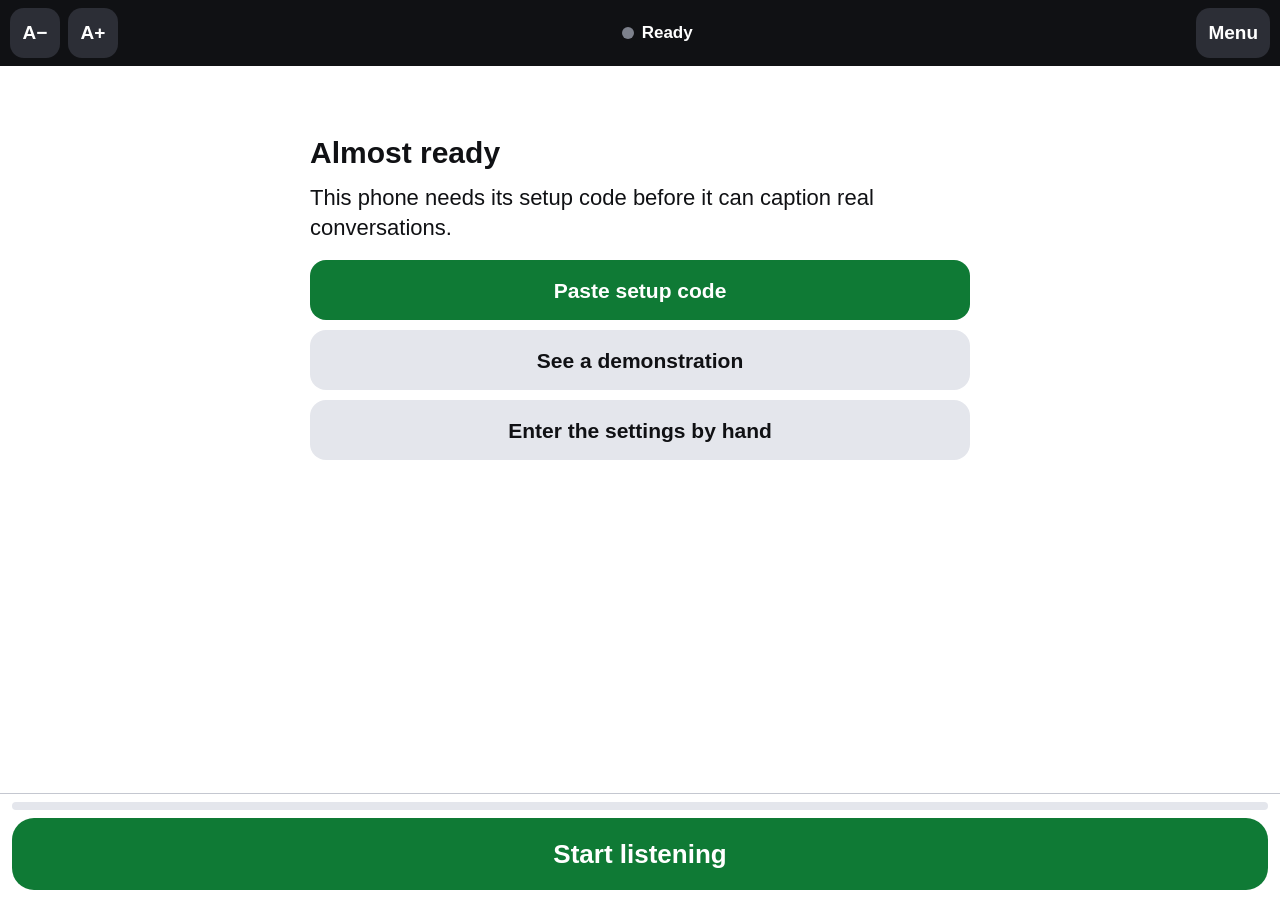
==== docs/index.html @ 411f40dd "Captions: live captions with speaker labels, as a Home Screen web app A static web app for following" ====
<!doctype html>
<html lang="en" data-theme="dark">
<head>
  <meta charset="utf-8">
  <meta name="viewport" content="width=device-width, initial-scale=1, viewport-fit=cover">
  <title>Captions</title>
  <meta name="description" content="Live captions in large print that show who is speaking.">
  <meta name="theme-color" content="#101114">
  <meta name="mobile-web-app-capable" content="yes">
  <meta name="apple-mobile-web-app-capable" content="yes">
  <meta name="apple-mobile-web-app-status-bar-style" content="black-translucent">
  <meta name="apple-mobile-web-app-title" content="Captions">
  <meta name="format-detection" content="telephone=no">
  <link rel="manifest" href="manifest.webmanifest">
  <link rel="apple-touch-icon" href="icons/icon-180.png">
  <link rel="icon" type="image/png" href="icons/icon-192.png">
  <link rel="stylesheet" href="css/app.css">
  <script>
    // Apply the saved look before anything is drawn, so there is no flash.
    (function () {
      try {
        var s = JSON.parse(localStorage.getItem('captions.settings') || '{}');
        var theme = s.theme || 'auto';
        if (theme === 'auto') theme = matchMedia('(prefers-color-scheme: light)').matches ? 'light' : 'dark';
        document.documentElement.setAttribute('data-theme', theme);
        if (s.fontSize) document.documentElement.style.setProperty('--fs', s.fontSize + 'px');
      } catch (e) {}
    })();
  </script>
</head>
<body>

<div class="app" id="app" data-state="idle">
  <header class="topbar">
    <button class="tool" id="smaller" type="button" aria-label="Smaller text">A&minus;</button>
    <button class="tool" id="bigger" type="button" aria-label="Bigger text">A+</button>
    <div class="status" role="status"><span class="dot"></span><span id="statusText">Ready</span></div>
    <button class="tool" id="openMenu" type="button">Menu</button>
  </header>

  <div class="stage">
    <main class="transcript" id="scroller">
      <div class="empty" id="empty"></div>
      <div id="turns"></div>
    </main>
    <div class="note" id="note" hidden>
      <span id="noteText"></span>
      <button type="button" id="noteAction"></button>
    </div>
    <button class="latest" id="latest" type="button" hidden>&darr; Latest</button>
  </div>

  <footer class="bottombar">
    <div class="meter" aria-hidden="true"><i id="meter"></i></div>
    <button class="mainbtn" id="main" type="button">Start listening</button>
  </footer>
</div>

<dialog id="menu" aria-labelledby="menuTitle">
  <div class="sheet-head">
    <h2 id="menuTitle">Menu</h2>
    <button class="btn small" type="button" data-close>Done</button>
  </div>
  <div class="sheet-body">
    <h3>Text size</h3>
    <div class="sizer">
      <button class="btn" id="menuSmaller" type="button" aria-label="Smaller text">A&minus;</button>
      <output id="sizeSample">Sample</output>
      <button class="btn" id="menuBigger" type="button" aria-label="Bigger text">A+</button>
    </div>
    <h3>Colours</h3>
    <div class="row" id="themes">
      <button class="btn" type="button" data-theme-choice="auto">Auto</button>
      <button class="btn" type="button" data-theme-choice="light">Light</button>
      <button class="btn" type="button" data-theme-choice="dark">Dark</button>
    </div>
    <h3>Conversation</h3>
    <div class="stack">
      <button class="btn" id="newConversation" type="button">Start a new conversation</button>
      <button class="btn" id="openHistory" type="button">Past conversations</button>
      <button class="btn" id="openPeople" type="button">People&rsquo;s names</button>
      <button class="btn" id="openSetup" type="button">Setup</button>
    </div>
  </div>
</dialog>

<dialog id="who" aria-labelledby="whoTitle">
  <div class="sheet-head">
    <h2 id="whoTitle">Who is this?</h2>
    <button class="btn small" type="button" data-close>Cancel</button>
  </div>
  <div class="sheet-body">
    <p class="quote" id="whoQuote"></p>
    <div class="names" id="whoNames"></div>
    <label class="field" for="whoInput">Someone else</label>
    <div class="row">
      <input type="text" id="whoInput" autocomplete="off" autocapitalize="words" spellcheck="false"
             enterkeyhint="done" placeholder="Type their name">
      <button class="btn small primary fit" id="whoSave" type="button">Save</button>
    </div>
    <button class="btn danger" id="whoClear" type="button" style="margin-top:16px" hidden>Remove this name</button>
  </div>
</dialog>

<dialog id="history" aria-labelledby="historyTitle">
  <div class="sheet-head">
    <h2 id="historyTitle">Past conversations</h2>
    <button class="btn small" type="button" data-close>Done</button>
  </div>
  <div class="sheet-body">
    <p id="historyEmpty" hidden>Nothing saved yet. Conversations are kept here, on this phone only, after you use Start listening.</p>
    <div class="stack" id="historyList"></div>
  </div>
</dialog>

<dialog id="saved" aria-labelledby="savedTitle">
  <div class="sheet-head">
    <h2 id="savedTitle"></h2>
    <button class="btn small" type="button" data-close>Back</button>
  </div>
  <div class="sheet-body">
    <div class="saved" id="savedBody"></div>
  </div>
  <div class="sheet-foot">
    <button class="btn" id="savedShare" type="button">Share</button>
    <button class="btn danger" id="savedDelete" type="button">Delete</button>
  </div>
</dialog>

<dialog id="people" aria-labelledby="peopleTitle">
  <div class="sheet-head">
    <h2 id="peopleTitle">People&rsquo;s names</h2>
    <button class="btn small" type="button" data-close>Done</button>
  </div>
  <div class="sheet-body">
    <p>These names appear as one-tap buttons when you say who a speaker is.</p>
    <ul class="list" id="peopleList"></ul>
    <label class="field" for="personInput">Add a name</label>
    <div class="row">
      <input type="text" id="personInput" autocomplete="off" autocapitalize="words" spellcheck="false"
             enterkeyhint="done" placeholder="For example, Margaret">
      <button class="btn small primary fit" id="personAdd" type="button">Add</button>
    </div>
  </div>
</dialog>

<dialog id="setup" aria-labelledby="setupTitle">
  <div class="sheet-head">
    <h2 id="setupTitle">Setup</h2>
    <button class="btn small" type="button" data-close>Done</button>
  </div>
  <div class="sheet-body">
    <p id="setupIntro"></p>

    <label class="field" for="keyInput">Service key</label>
    <input type="password" id="keyInput" autocomplete="off" autocapitalize="off" autocorrect="off" spellcheck="false">
    <p class="hint" id="keyHint"></p>
    <div class="row" style="margin-top:10px">
      <button class="btn small" id="keyShow" type="button">Show key</button>
      <button class="btn small" id="keyTest" type="button">Test key</button>
    </div>
    <p class="hint" id="keyResult" role="status"></p>

    <label class="field" for="termsInput">Names and unusual words</label>
    <textarea id="termsInput" autocomplete="off" autocapitalize="words" spellcheck="false"
              placeholder="One per line"></textarea>
    <p class="hint" id="termsHint"></p>

    <label class="field" for="langInput">Language</label>
    <select id="langInput"></select>

    <label class="field" for="tuningInput">Microphone style</label>
    <select id="tuningInput">
      <option value="room">Room: hear the whole table</option>
      <option value="close">Close-up: one person near the phone</option>
    </select>
    <p class="hint">Phones differ. Try both in a real room and keep whichever captions better.</p>

    <label class="field" for="micInput">Microphone</label>
    <select id="micInput"><option value="">Automatic</option></select>
    <p class="hint">If hearing aids or earbuds are connected, the phone may listen through them. Choose the phone&rsquo;s own microphone here if captions get worse when they are connected.</p>

    <label class="field" for="pauseInput">Pause by itself when nobody speaks for</label>
    <select id="pauseInput">
      <option value="10">10 minutes</option>
      <option value="20">20 minutes</option>
      <option value="30">30 minutes</option>
      <option value="60">1 hour</option>
      <option value="0">Never</option>
    </select>

    <label class="check"><input type="checkbox" id="historyInput"> Save conversations on this phone</label>

    <h3>Other phones</h3>
    <div class="stack">
      <button class="btn" id="shareSetup" type="button">Send these settings to another phone</button>
      <button class="btn" id="pasteSetup" type="button">Paste a setup code</button>
      <button class="btn" id="showDemo" type="button">See a demonstration</button>
    </div>
    <p class="hint" id="version"></p>
  </div>
</dialog>

<dialog id="notice" aria-labelledby="noticeTitle">
  <div class="sheet-head"><h2 id="noticeTitle"></h2></div>
  <div class="sheet-body">
    <div id="noticeBody"></div>
    <div class="stack" id="noticeActions" style="margin-top:18px"></div>
  </div>
</dialog>

<script type="module" src="js/app.js"></script>
</body>
</html>
---- docs/css/app.css ----
/* Captions: large-print live captions that show who is speaking. */

:root {
  --fs: 28px; /* caption text size, changed with the A- / A+ buttons */

  --bg: #ffffff;
  --fg: #101114;
  --fg-dim: #575b66;
  --surface: #f3f4f7;
  --surface-2: #e4e6ec;
  --line: #c4c7d0;
  --go: #0f7a35;
  --go-fg: #ffffff;
  --note-bg: #fff1c9;
  --note-fg: #3d2c00;
  --danger: #b3261e;
  --chip-fg: #ffffff;
  --c0: #8a5a00;
  --c1: #0b62c4;
  --c2: #b3321e;
  --c3: #1c7a36;
  --c4: #a3267e;
  --c5: #6a3fc7;
  --c6: #00707a;
  --c7: #5c5f66;
  --bar: #101114;
  --bar-fg: #ffffff;
  --bar-btn: #2c2e36;
  color-scheme: light;
}

:root[data-theme='dark'] {
  --bg: #000000;
  --fg: #ffffff;
  --fg-dim: #b4b9c4;
  --surface: #17181c;
  --surface-2: #2a2c33;
  --line: #454853;
  --go: #30d158;
  --go-fg: #00210b;
  --note-bg: #4a3800;
  --note-fg: #ffe9a8;
  --danger: #ff6b61;
  --chip-fg: #000000;
  --c0: #ffd60a;
  --c1: #64d2ff;
  --c2: #ff9f7a;
  --c3: #5ee08a;
  --c4: #ff8ad1;
  --c5: #c4a8ff;
  --c6: #5eead4;
  --c7: #d0d3da;
  color-scheme: dark;
}

.c0 { --spk: var(--c0); }
.c1 { --spk: var(--c1); }
.c2 { --spk: var(--c2); }
.c3 { --spk: var(--c3); }
.c4 { --spk: var(--c4); }
.c5 { --spk: var(--c5); }
.c6 { --spk: var(--c6); }
.c7 { --spk: var(--c7); }
.cx { --spk: var(--line); }

* {
  box-sizing: border-box;
}

html,
body {
  height: 100%;
  margin: 0;
}

html {
  -webkit-text-size-adjust: 100%;
  text-size-adjust: 100%;
}

body {
  font-family: -apple-system, BlinkMacSystemFont, 'SF Pro Text', 'Segoe UI', Roboto, 'Helvetica Neue',
    Arial, sans-serif;
  background: var(--bg);
  color: var(--fg);
  overflow: hidden;
  overscroll-behavior: none;
  -webkit-tap-highlight-color: transparent;
  touch-action: manipulation;
}

button {
  font: inherit;
  color: inherit;
  margin: 0;
  border: 0;
  background: none;
  cursor: pointer;
  -webkit-appearance: none;
  appearance: none;
  touch-action: manipulation;
}

button:focus-visible,
input:focus-visible,
textarea:focus-visible,
select:focus-visible {
  outline: 3px solid var(--c1);
  outline-offset: 2px;
}

[hidden] {
  display: none !important;
}

/* ---- main screen ----------------------------------------------------------- */

.app {
  position: fixed;
  inset: 0;
  display: flex;
  flex-direction: column;
}

.topbar {
  display: flex;
  align-items: center;
  gap: 8px;
  padding: calc(env(safe-area-inset-top, 0px) + 8px) calc(env(safe-area-inset-right, 0px) + 10px) 8px
    calc(env(safe-area-inset-left, 0px) + 10px);
  background: var(--bar);
  color: var(--bar-fg);
}

.tool {
  flex: none;
  min-width: 50px;
  height: 50px;
  padding: 0 12px;
  border-radius: 14px;
  background: var(--bar-btn);
  color: var(--bar-fg);
  font-size: 19px;
  font-weight: 700;
  white-space: nowrap;
}

.tool:active {
  opacity: 0.7;
}

.status {
  flex: 1;
  min-width: 0;
  display: flex;
  align-items: center;
  justify-content: center;
  gap: 8px;
  font-size: 17px;
  font-weight: 600;
}

.status span:last-child {
  overflow: hidden;
  text-overflow: ellipsis;
  white-space: nowrap;
}

.dot {
  flex: none;
  width: 12px;
  height: 12px;
  border-radius: 50%;
  background: #7d818c;
}

.app[data-state='listening'] .dot {
  background: #30d158;
  animation: pulse 1.8s ease-in-out infinite;
}

.app[data-state='starting'] .dot,
.app[data-state='reconnecting'] .dot,
.app[data-state='waiting'] .dot,
.app[data-state='finishing'] .dot {
  background: #ffb020;
}

@keyframes pulse {
  50% {
    opacity: 0.35;
  }
}

.stage {
  position: relative;
  flex: 1;
  min-height: 0;
  display: flex;
  flex-direction: column;
}

.transcript {
  flex: 1;
  min-height: 0;
  overflow-y: auto;
  -webkit-overflow-scrolling: touch;
  overscroll-behavior: contain;
  padding: 16px calc(env(safe-area-inset-right, 0px) + 14px) 36px
    calc(env(safe-area-inset-left, 0px) + 14px);
  font-size: var(--fs);
  line-height: 1.28;
  font-weight: 500;
}

.turn {
  margin: 0 0 0.75em;
  padding-left: 12px;
  border-left: 6px solid var(--spk);
}

.who {
  display: inline-flex;
  align-items: center;
  min-height: 40px;
  max-width: 100%;
  padding: 4px 16px;
  margin: 0 0 5px;
  border-radius: 999px;
  background: var(--spk);
  color: var(--chip-fg);
  font-size: max(18px, 0.62em);
  font-weight: 800;
  line-height: 1.15;
  text-align: left;
}

button.who:active {
  opacity: 0.7;
}

.cx .who {
  color: var(--fg);
}

.turn p {
  margin: 0 0 0.4em;
  overflow-wrap: anywhere;
}

.turn p:last-child {
  margin-bottom: 0;
}

.i {
  color: var(--fg-dim);
}

.time {
  margin: 4px 0 14px;
  text-align: center;
  font-size: 16px;
  font-weight: 600;
  color: var(--fg-dim);
}

.empty {
  max-width: 30em;
  margin: 6vh auto 0;
  font-size: 22px;
  line-height: 1.4;
  font-weight: 500;
}

.empty h1 {
  margin: 0 0 12px;
  font-size: 30px;
  line-height: 1.15;
}

.empty ol {
  margin: 0 0 20px;
  padding-left: 1.3em;
}

.empty li {
  margin-bottom: 10px;
}

.empty p {
  margin: 0 0 16px;
}

.latest {
  position: absolute;
  right: calc(env(safe-area-inset-right, 0px) + 14px);
  bottom: 12px;
  min-height: 56px;
  padding: 0 22px;
  border-radius: 999px;
  background: var(--fg);
  color: var(--bg);
  font-size: 20px;
  font-weight: 800;
  box-shadow: 0 4px 18px rgba(0, 0, 0, 0.35);
}

.note {
  flex: none;
  order: -1; /* sits above the words, without covering them */
  display: flex;
  align-items: center;
  gap: 12px;
  margin: 10px calc(env(safe-area-inset-right, 0px) + 10px) 6px calc(env(safe-area-inset-left, 0px) + 10px);
  padding: 12px 14px;
  border-radius: 16px;
  background: var(--note-bg);
  color: var(--note-fg);
  font-size: 19px;
  font-weight: 600;
  line-height: 1.3;
}

.note span {
  flex: 1;
}

.note button {
  flex: none;
  min-height: 46px;
  padding: 0 16px;
  border-radius: 12px;
  background: var(--note-fg);
  color: var(--note-bg);
  font-size: 18px;
  font-weight: 800;
}

.bottombar {
  padding: 8px calc(env(safe-area-inset-right, 0px) + 12px) calc(env(safe-area-inset-bottom, 0px) + 10px)
    calc(env(safe-area-inset-left, 0px) + 12px);
  background: var(--bg);
  border-top: 1px solid var(--line);
}

.meter {
  height: 8px;
  margin-bottom: 8px;
  border-radius: 4px;
  background: var(--surface-2);
  overflow: hidden;
}

.meter i {
  display: block;
  width: 100%;
  height: 100%;
  background: var(--go);
  transform-origin: left center;
  transform: scaleX(0);
  transition: transform 100ms linear;
}

.mainbtn {
  display: block;
  width: 100%;
  min-height: 72px;
  padding: 8px 16px;
  border-radius: 22px;
  background: var(--go);
  color: var(--go-fg);
  font-size: 26px;
  font-weight: 800;
}

.mainbtn:active {
  opacity: 0.8;
}

.app[data-state='listening'] .mainbtn,
.app[data-state='reconnecting'] .mainbtn,
.app[data-state='starting'] .mainbtn,
.app[data-state='finishing'] .mainbtn {
  background: var(--surface-2);
  color: var(--fg);
  box-shadow: inset 0 0 0 2px var(--line);
}

.mainbtn:disabled {
  opacity: 0.6;
}

/* Phone lying on its side: height is scarce, so the big button moves to a strip down
   the right-hand edge and the words get the full height. */
@media (max-height: 480px) and (orientation: landscape) {
  .app {
    display: grid;
    grid-template-columns: minmax(0, 1fr) auto;
    grid-template-rows: auto minmax(0, 1fr);
  }
  .topbar {
    grid-column: 1 / -1;
    padding-top: calc(env(safe-area-inset-top, 0px) + 4px);
    padding-bottom: 4px;
  }
  .tool {
    height: 42px;
  }
  .stage {
    grid-column: 1;
    grid-row: 2;
  }
  .bottombar {
    grid-column: 2;
    grid-row: 2;
    display: flex;
    flex-direction: column;
    width: calc(env(safe-area-inset-right, 0px) + 142px);
    padding: 8px calc(env(safe-area-inset-right, 0px) + 10px) calc(env(safe-area-inset-bottom, 0px) + 8px) 8px;
    border-top: 0;
    border-left: 1px solid var(--line);
  }
  .mainbtn {
    flex: 1;
    min-height: 0;
    padding: 6px;
    font-size: 22px;
  }
  .empty {
    margin-top: 0;
  }
}

/* ---- sheets ---------------------------------------------------------------- */

dialog {
  width: min(560px, calc(100vw - 16px));
  max-width: none;
  max-height: calc(100vh - 24px);
  max-height: calc(100dvh - 24px - env(safe-area-inset-top, 0px));
  margin: calc(env(safe-area-inset-top, 0px) + 12px) auto auto;
  padding: 0;
  border: 0;
  border-radius: 22px;
  background: var(--surface);
  color: var(--fg);
  overflow: hidden;
  box-shadow: 0 12px 48px rgba(0, 0, 0, 0.45);
}

dialog[open] {
  display: flex;
  flex-direction: column;
}

dialog::backdrop {
  background: rgba(0, 0, 0, 0.62);
}

.sheet-head {
  flex: none;
  display: flex;
  align-items: center;
  justify-content: space-between;
  gap: 12px;
  padding: 16px 16px 10px;
}

.sheet-head h2 {
  margin: 0;
  font-size: 26px;
  line-height: 1.15;
}

.sheet-body {
  flex: 1;
  min-height: 0;
  overflow-y: auto;
  -webkit-overflow-scrolling: touch;
  padding: 4px 16px 18px;
  font-size: 19px;
  line-height: 1.4;
}

.sheet-body > p {
  margin: 0 0 14px;
}

.sheet-body h3 {
  margin: 22px 0 8px;
  font-size: 18px;
  font-weight: 800;
  color: var(--fg-dim);
}

.sheet-body h3:first-child {
  margin-top: 4px;
}

.btn {
  display: flex;
  align-items: center;
  justify-content: center;
  width: 100%;
  min-height: 60px;
  padding: 10px 16px;
  border-radius: 16px;
  background: var(--surface-2);
  color: var(--fg);
  font-size: 21px;
  font-weight: 700;
  line-height: 1.2;
  text-align: center;
}

.btn:active {
  opacity: 0.7;
}

.btn.small {
  width: auto;
  min-height: 50px;
  padding: 8px 18px;
  font-size: 19px;
}

.btn.primary {
  background: var(--go);
  color: var(--go-fg);
}

.btn.danger {
  color: var(--danger);
}

.btn[aria-pressed='true'] {
  background: var(--fg);
  color: var(--bg);
}

.stack > * + * {
  margin-top: 10px;
}

.row {
  display: flex;
  gap: 10px;
  align-items: stretch;
}

.row > * {
  flex: 1;
  min-width: 0;
}

.row > .fit {
  flex: none;
}

.sizer {
  display: flex;
  align-items: center;
  gap: 10px;
}

.sizer .btn {
  flex: none;
  width: 84px;
}

.sizer output {
  flex: 1;
  min-width: 0;
  text-align: center;
  font-size: var(--fs);
  font-weight: 500;
  line-height: 1.2;
  white-space: nowrap;
  overflow: hidden;
}

.names {
  display: grid;
  grid-template-columns: repeat(auto-fill, minmax(140px, 1fr));
  gap: 10px;
}

.quote {
  margin: 0 0 16px;
  padding: 10px 14px;
  border-left: 6px solid var(--spk, var(--line));
  border-radius: 4px 12px 12px 4px;
  background: var(--bg);
  font-size: 20px;
}

.field {
  display: block;
  margin: 18px 0 6px;
  font-size: 18px;
  font-weight: 800;
}

input[type='text'],
input[type='password'],
textarea,
select {
  display: block;
  width: 100%;
  min-height: 56px;
  margin: 0;
  padding: 12px 14px;
  border: 2px solid var(--line);
  border-radius: 14px;
  background: var(--bg);
  color: var(--fg);
  font: inherit;
  font-size: 19px;
}

textarea {
  min-height: 96px;
  resize: vertical;
}

.hint {
  margin: 6px 0 0;
  font-size: 16px;
  line-height: 1.35;
  color: var(--fg-dim);
}

.check {
  display: flex;
  align-items: center;
  gap: 12px;
  margin-top: 18px;
  font-size: 19px;
  font-weight: 700;
}

.check input {
  flex: none;
  width: 28px;
  height: 28px;
  accent-color: var(--go);
}

.list {
  margin: 0;
  padding: 0;
  list-style: none;
}

.list li {
  display: flex;
  align-items: center;
  gap: 10px;
  padding: 8px 0;
  border-bottom: 1px solid var(--line);
  font-size: 21px;
  font-weight: 600;
}

.list li span {
  flex: 1;
  min-width: 0;
  overflow-wrap: anywhere;
}

.past {
  display: block;
  width: 100%;
  padding: 14px;
  border-radius: 16px;
  background: var(--surface-2);
  text-align: left;
}

.past b {
  display: block;
  font-size: 20px;
}

.past small {
  display: -webkit-box;
  -webkit-line-clamp: 2;
  -webkit-box-orient: vertical;
  overflow: hidden;
  margin-top: 4px;
  font-size: 17px;
  line-height: 1.3;
  color: var(--fg-dim);
}

.saved {
  font-size: var(--fs);
  line-height: 1.28;
  font-weight: 500;
}

.sheet-foot {
  flex: none;
  display: flex;
  gap: 10px;
  padding: 10px 16px calc(env(safe-area-inset-bottom, 0px) + 14px);
  border-top: 1px solid var(--line);
}

.sheet-foot > * {
  flex: 1;
}

@media (prefers-reduced-motion: reduce) {
  .dot {
    animation: none !important;
  }
  .meter i {
    transition: none;
  }
}
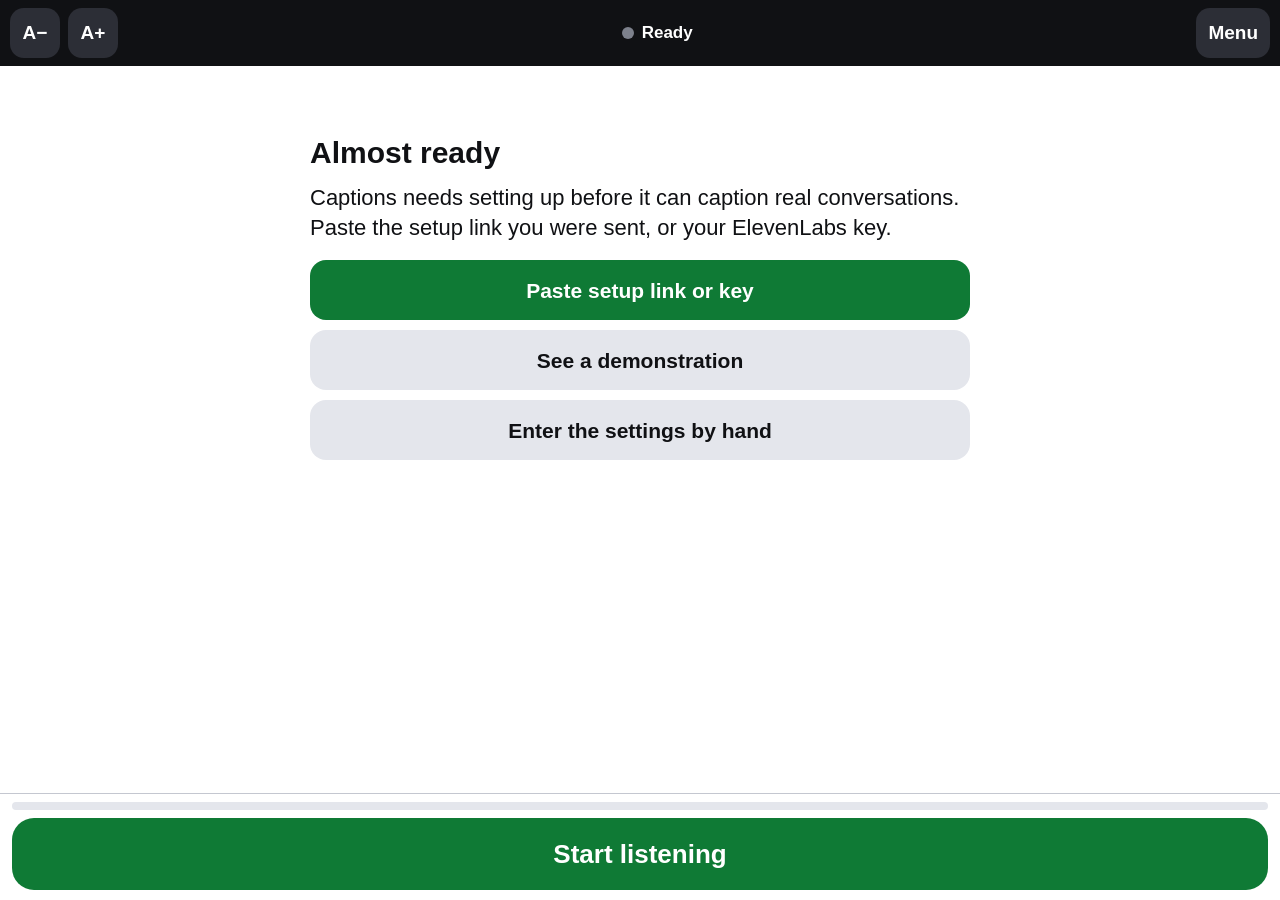
==== commit 1238c6c3: "Accept a service key in the paste box; make the setup link reliable to send - The first-run "Paste s" ====
--- a/docs/index.html
+++ b/docs/index.html
@@ -194,10 +194,28 @@
     <h3>Other phones</h3>
     <div class="stack">
       <button class="btn" id="shareSetup" type="button">Send these settings to another phone</button>
-      <button class="btn" id="pasteSetup" type="button">Paste a setup code</button>
+      <button class="btn" id="pasteSetup" type="button">Paste a setup link or key</button>
       <button class="btn" id="showDemo" type="button">See a demonstration</button>
     </div>
     <p class="hint" id="version"></p>
+  </div>
+</dialog>
+
+<dialog id="send" aria-labelledby="sendTitle">
+  <div class="sheet-head">
+    <h2 id="sendTitle">Set up another phone</h2>
+    <button class="btn small" type="button" data-close>Done</button>
+  </div>
+  <div class="sheet-body">
+    <p>Send this link to the other phone. Opening it there sets Captions up. The link contains your service key, so send it only to people you trust.</p>
+    <textarea id="sendLink" class="linkbox" readonly rows="4" aria-label="Setup link"></textarea>
+    <div class="stack" style="margin-top:12px">
+      <a class="btn primary" id="sendEmail">Email it</a>
+      <a class="btn" id="sendText">Text message</a>
+      <button class="btn" id="sendCopy" type="button">Copy the link</button>
+      <button class="btn" id="sendShare" type="button">Share another way</button>
+    </div>
+    <p class="hint" id="sendResult" role="status"></p>
   </div>
 </dialog>
 
--- a/docs/css/app.css
+++ b/docs/css/app.css
@@ -517,6 +517,19 @@
   opacity: 0.7;
 }
 
+a.btn {
+  text-decoration: none;
+}
+
+.linkbox {
+  min-height: 0;
+  font-family: ui-monospace, SFMono-Regular, Menlo, Consolas, monospace;
+  font-size: 15px;
+  line-height: 1.35;
+  word-break: break-all;
+  resize: none;
+}
+
 .btn.small {
   width: auto;
   min-height: 50px;
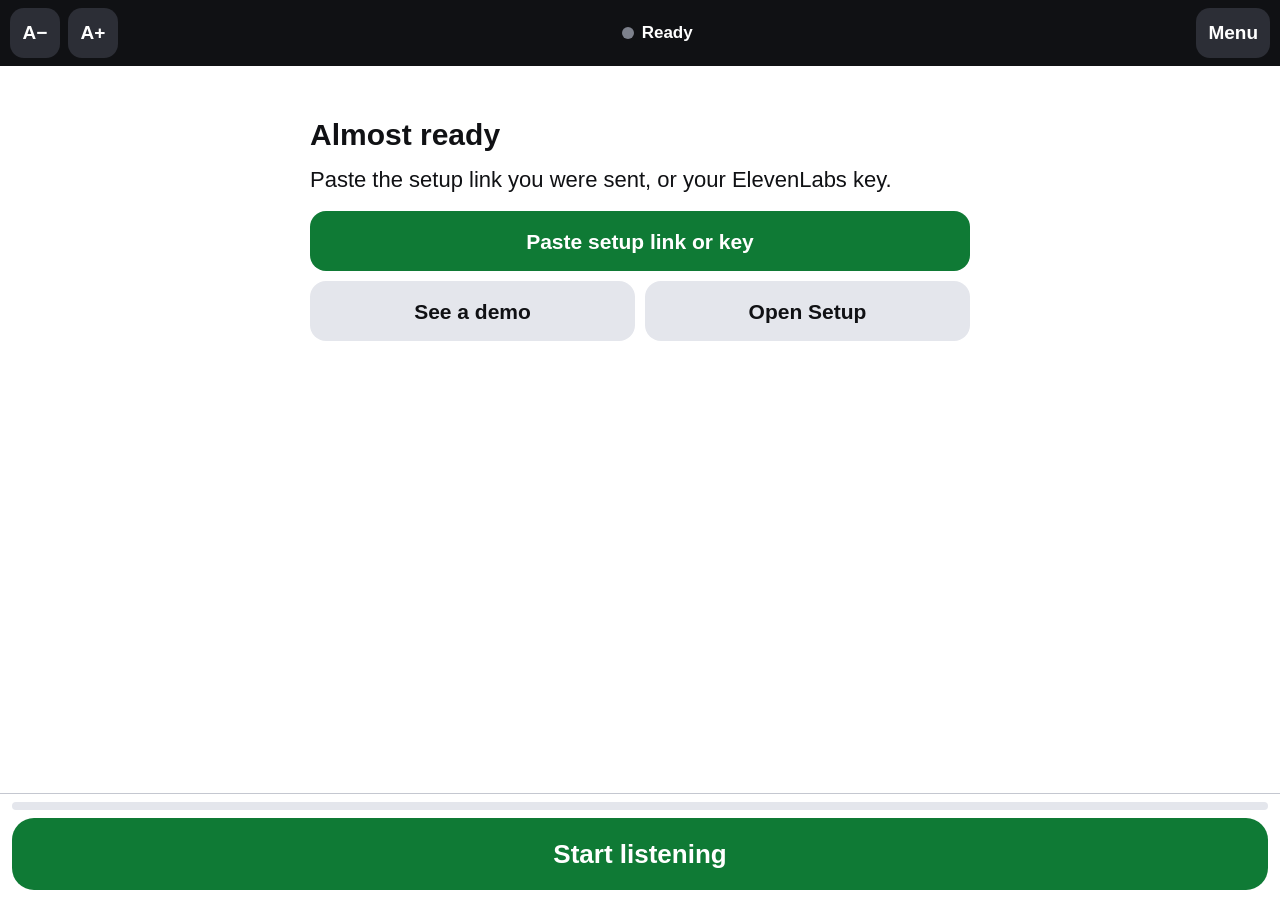
==== commit 8a62daaf: "Small iPhones and sideways use; add a display-check page Found by rendering the app in a WebKit (Saf" ====
--- a/docs/index.html
+++ b/docs/index.html
@@ -65,7 +65,7 @@
     <h3>Text size</h3>
     <div class="sizer">
       <button class="btn" id="menuSmaller" type="button" aria-label="Smaller text">A&minus;</button>
-      <output id="sizeSample">Sample</output>
+      <output id="sizeSample">Aa</output>
       <button class="btn" id="menuBigger" type="button" aria-label="Bigger text">A+</button>
     </div>
     <h3>Colours</h3>
@@ -197,7 +197,7 @@
       <button class="btn" id="pasteSetup" type="button">Paste a setup link or key</button>
       <button class="btn" id="showDemo" type="button">See a demonstration</button>
     </div>
-    <p class="hint" id="version"></p>
+    <p class="hint"><span id="version"></span> &middot; <a href="check.html">Something looks wrong? Open the display check</a></p>
   </div>
 </dialog>
 
--- a/docs/css/app.css
+++ b/docs/css/app.css
@@ -99,6 +99,16 @@
   -webkit-appearance: none;
   appearance: none;
   touch-action: manipulation;
+  /* A long press on a button should press it, not select its label or pop up a menu. */
+  -webkit-user-select: none;
+  user-select: none;
+  -webkit-touch-callout: none;
+}
+
+a.btn {
+  -webkit-user-select: none;
+  user-select: none;
+  -webkit-touch-callout: none;
 }
 
 button:focus-visible,
@@ -245,6 +255,7 @@
 
 .turn p {
   margin: 0 0 0.4em;
+  word-break: break-word; /* for iPhones too old to know the next line */
   overflow-wrap: anywhere;
 }
 
@@ -266,7 +277,7 @@
 
 .empty {
   max-width: 30em;
-  margin: 6vh auto 0;
+  margin: clamp(0px, 4vh, 44px) auto 0; /* less space above on short screens */
   font-size: 22px;
   line-height: 1.4;
   font-weight: 500;
@@ -473,8 +484,15 @@
 }
 
 .sheet-body {
-  flex: 1;
+  /* Sized by its content; when the sheet reaches full height it shrinks and scrolls.
+     This must NOT be "flex: 1": a sheet has a maximum height but no fixed one, and
+     Safari then gives a "flex: 1" body no height at all, squashing the sheet down to
+     its heading. The max-height below is a second line of defence that does not rely
+     on the flex layout: about 116px is the sheet's margin plus its heading. */
+  flex: 0 1 auto;
   min-height: 0;
+  max-height: calc(100vh - 116px);
+  max-height: calc(100dvh - 116px - env(safe-area-inset-top, 0px));
   overflow-y: auto;
   -webkit-overflow-scrolling: touch;
   padding: 4px 16px 18px;
@@ -482,12 +500,18 @@
   line-height: 1.4;
 }
 
+/* This sheet also has a row of buttons at the bottom. */
+#saved .sheet-body {
+  max-height: calc(100vh - 206px);
+  max-height: calc(100dvh - 206px - env(safe-area-inset-top, 0px) - env(safe-area-inset-bottom, 0px));
+}
+
 .sheet-body > p {
   margin: 0 0 14px;
 }
 
 .sheet-body h3 {
-  margin: 22px 0 8px;
+  margin: 16px 0 8px;
   font-size: 18px;
   font-weight: 800;
   color: var(--fg-dim);
@@ -524,7 +548,7 @@
 .linkbox {
   min-height: 0;
   font-family: ui-monospace, SFMono-Regular, Menlo, Consolas, monospace;
-  font-size: 15px;
+  font-size: 16px; /* never below 16px: iPhones zoom the whole page into smaller text boxes */
   line-height: 1.35;
   word-break: break-all;
   resize: none;
@@ -578,7 +602,7 @@
 
 .sizer .btn {
   flex: none;
-  width: 84px;
+  width: 76px;
 }
 
 .sizer output {
@@ -629,6 +653,19 @@
   color: var(--fg);
   font: inherit;
   font-size: 19px;
+  /* Draw these ourselves, so they look the same on an iPhone as everywhere else. */
+  -webkit-appearance: none;
+  appearance: none;
+}
+
+/* With the phone's own drawing switched off, a drop-down needs its arrow put back. */
+select {
+  padding-right: 46px;
+  background-image: url("data:image/svg+xml,%3Csvg xmlns='http://www.w3.org/2000/svg' width='16' height='10' viewBox='0 0 16 10'%3E%3Cpath d='M2 2l6 6 6-6' fill='none' stroke='%238a8f9a' stroke-width='2.6' stroke-linecap='round' stroke-linejoin='round'/%3E%3C/svg%3E");
+  background-repeat: no-repeat;
+  background-position: right 16px center;
+  background-size: 16px 10px;
+  text-overflow: ellipsis;
 }
 
 textarea {
@@ -724,6 +761,41 @@
   flex: 1;
 }
 
+.hint a {
+  color: var(--fg);
+}
+
+/* Phone lying on its side: every bit of height counts, so sheets run nearly edge to
+   edge with a slimmer heading. (Kept down here so it overrides the rules above.) */
+@media (max-height: 480px) and (orientation: landscape) {
+  dialog {
+    width: min(700px, calc(100vw - 16px - env(safe-area-inset-left, 0px) - env(safe-area-inset-right, 0px)));
+    max-height: calc(100vh - 8px);
+    max-height: calc(100dvh - 8px);
+    margin-top: 4px;
+  }
+  .sheet-head {
+    padding: 8px 14px 6px;
+  }
+  .sheet-head h2 {
+    font-size: 22px;
+  }
+  .sheet-head .btn.small {
+    min-height: 42px;
+  }
+  .sheet-body {
+    max-height: calc(100vh - 72px);
+    max-height: calc(100dvh - 72px);
+  }
+  #saved .sheet-body {
+    max-height: calc(100vh - 150px);
+    max-height: calc(100dvh - 150px);
+  }
+  .sheet-foot .btn {
+    min-height: 48px;
+  }
+}
+
 @media (prefers-reduced-motion: reduce) {
   .dot {
     animation: none !important;
